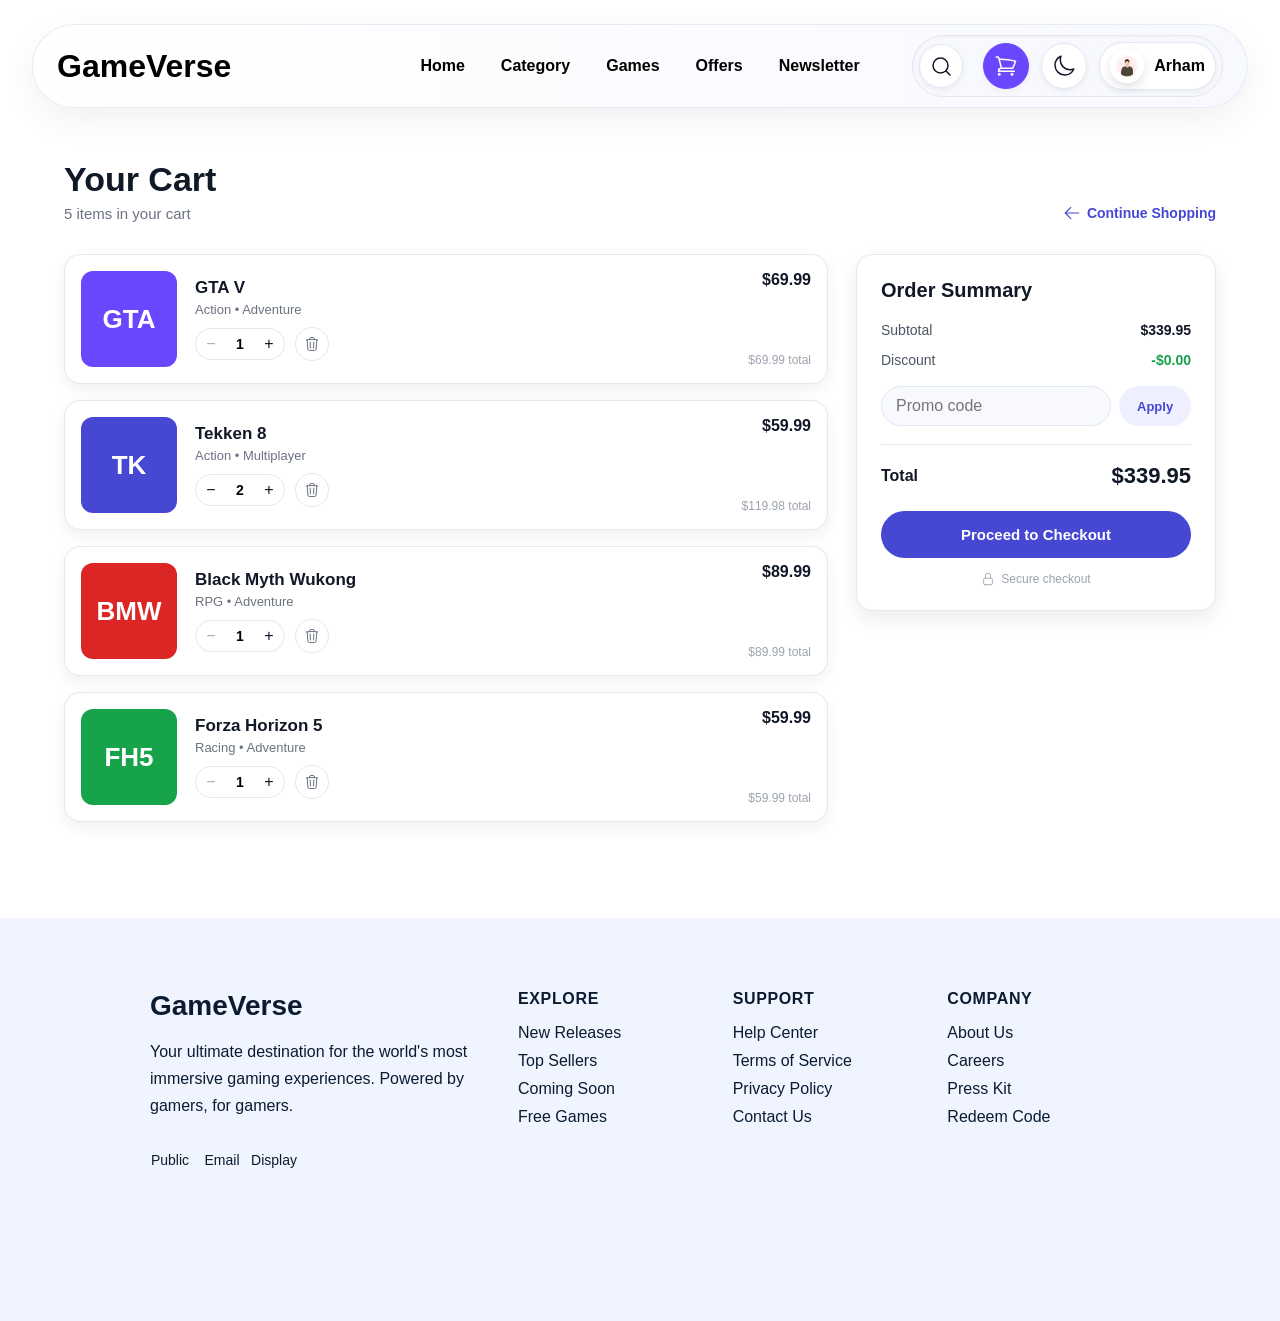
==== cart.html @ d270e617 "added a cart page" ====
<!doctype html>
<html lang="en">
  <head>
    <meta charset="UTF-8" />
    <meta name="viewport" content="width=device-width, initial-scale=1.0" />
    <title>Your Cart — GameVerse</title>
    <link rel="stylesheet" href="style.css" />
  </head>
  <body>
    <header>

      <!-- logo -->
      <a class="logo" href="index.html" aria-label="GameVerse home">GameVerse</a>

      <!-- navigation list -->
      <nav class="navbar" aria-label="Primary navigation">
        <ul class="menu">
          <li><a href="index.html#hero">Home</a></li>
          <li><a href="index.html#category">Category</a></li>
          <li><a href="index.html#games">Games</a></li>
          <li><a href="index.html#offers">Offers</a></li>
          <li><a href="index.html#newsletter">Newsletter</a></li>
        </ul>
      </nav>

      <!-- profile info section -->
      <div class="profile-info">
        <div class="search-wrapper">
          <button class="search-toggle" type="button" aria-label="Open search" aria-expanded="false">
            <svg xmlns="http://www.w3.org/2000/svg" fill="none" viewBox="0 0 24 24" stroke-width="1.5" stroke="currentColor" aria-hidden="true">
              <path stroke-linecap="round" stroke-linejoin="round" d="m21 21-4.35-4.35m2.35-5.15a7.5 7.5 0 1 1-15 0 7.5 7.5 0 0 1 15 0Z" />
            </svg>
          </button>
          <label class="search" aria-label="Search games">
            <input type="search" placeholder="Search games" />
            <button type="button" class="search-clear" aria-label="Clear search">&times;</button>
          </label>
        </div>

        <a class="icon-button active" href="cart.html" aria-label="Shopping cart" aria-current="page">
          <svg xmlns="http://www.w3.org/2000/svg" fill="none" viewBox="0 0 24 24" stroke-width="1.5" stroke="currentColor" aria-hidden="true">
            <path stroke-linecap="round" stroke-linejoin="round" d="M2.25 3h1.386c.51 0 .955.343 1.087.835l.383 1.437M7.5 14.25a3 3 0 0 0-3 3h15.75m-12.75-3h11.218c1.121-2.3 2.1-4.684 2.924-7.138a60.114 60.114 0 0 0-16.536-1.84M7.5 14.25 5.106 5.272M6 20.25a.75.75 0 1 1-1.5 0 .75.75 0 0 1 1.5 0Zm12.75 0a.75.75 0 1 1-1.5 0 .75.75 0 0 1 1.5 0Z" />
          </svg>
        </a>

        <button class="icon-button theme-toggle" type="button" id="theme-toggle" aria-label="Switch to dark mode">
          <svg class="icon-moon" xmlns="http://www.w3.org/2000/svg" fill="none" viewBox="0 0 24 24" stroke-width="1.5" stroke="currentColor" aria-hidden="true">
            <path stroke-linecap="round" stroke-linejoin="round" d="M21.752 15.002A9.72 9.72 0 0 1 18 15.75c-5.385 0-9.75-4.365-9.75-9.75 0-1.33.266-2.597.748-3.752A9.753 9.753 0 0 0 3 11.25C3 16.635 7.365 21 12.75 21a9.753 9.753 0 0 0 9.002-5.998Z" />
          </svg>
          <svg class="icon-sun" xmlns="http://www.w3.org/2000/svg" fill="none" viewBox="0 0 24 24" stroke-width="1.5" stroke="currentColor" aria-hidden="true">
            <path stroke-linecap="round" stroke-linejoin="round" d="M12 3v2.25m6.364.386-1.591 1.591M21 12h-2.25m-.386 6.364-1.591-1.591M12 18.75V21m-4.773-4.227-1.591 1.591M5.25 12H3m4.227-4.773L5.636 5.636M15.75 12a3.75 3.75 0 1 1-7.5 0 3.75 3.75 0 0 1 7.5 0Z" />
          </svg>
        </button>

        <div class="profile-info1">
          <img height="40px" width="40px" src="assets/images/header/profilepic.jpg" alt="Arham" />
          <span>Arham</span>
        </div>

        <button class="hamburger-menu" type="button" aria-label="Toggle navigation menu" id="hamburger-btn">
          <svg xmlns="http://www.w3.org/2000/svg" fill="none" viewBox="0 0 24 24" stroke-width="1.5" stroke="currentColor" class="hamburger-icon" aria-hidden="true">
            <path stroke-linecap="round" stroke-linejoin="round" d="M3.75 6.75h16.5M3.75 12h16.5m-16.5 5.25h16.5" />
          </svg>
          <svg xmlns="http://www.w3.org/2000/svg" fill="none" viewBox="0 0 24 24" stroke-width="1.5" stroke="currentColor" class="close-icon" aria-hidden="true">
            <path stroke-linecap="round" stroke-linejoin="round" d="M6 18 18 6M6 6l12 12" />
          </svg>
        </button>
      </div>
    </header>

    <main class="cart-page">
      <div class="cart-top">
        <div>
          <h1 class="cart-heading">Your Cart</h1>
          <p class="cart-subheading" id="cart-count-text">4 items in your cart</p>
        </div>
        <a class="continue-shopping" href="index.html">
          <svg xmlns="http://www.w3.org/2000/svg" fill="none" viewBox="0 0 24 24" stroke-width="1.5" stroke="currentColor" aria-hidden="true">
            <path stroke-linecap="round" stroke-linejoin="round" d="M10.5 19.5 3 12m0 0 7.5-7.5M3 12h18" />
          </svg>
          Continue Shopping
        </a>
      </div>

      <div class="cart-layout">
        <section class="cart-items" id="cart-items" aria-label="Cart items"></section>

        <aside class="order-summary" id="order-summary">
          <h2>Order Summary</h2>
          <div class="summary-row">
            <span>Subtotal</span>
            <span id="summary-subtotal">$0.00</span>
          </div>
          <div class="summary-row discount">
            <span>Discount</span>
            <span id="summary-discount">-$0.00</span>
          </div>

          <div class="promo-row">
            <input type="text" placeholder="Promo code" id="promo-input" />
            <button class="promo-apply" type="button" id="promo-apply">Apply</button>
          </div>

          <hr class="summary-divider" />

          <div class="summary-total">
            <span>Total</span>
            <span id="summary-total">$0.00</span>
          </div>

          <button class="checkout-btn" type="button">Proceed to Checkout</button>

          <div class="secure-note">
            <svg xmlns="http://www.w3.org/2000/svg" fill="none" viewBox="0 0 24 24" stroke-width="1.5" stroke="currentColor" aria-hidden="true">
              <path stroke-linecap="round" stroke-linejoin="round" d="M16.5 10.5V6.75a4.5 4.5 0 1 0-9 0v3.75m-.75 11.25h10.5a2.25 2.25 0 0 0 2.25-2.25v-6.75a2.25 2.25 0 0 0-2.25-2.25H6.75a2.25 2.25 0 0 0-2.25 2.25v6.75a2.25 2.25 0 0 0 2.25 2.25Z" />
            </svg>
            Secure checkout
          </div>
        </aside>
      </div>

      <div class="cart-empty" id="cart-empty">
        <svg xmlns="http://www.w3.org/2000/svg" fill="none" viewBox="0 0 24 24" stroke-width="1.5" stroke="currentColor" aria-hidden="true">
          <path stroke-linecap="round" stroke-linejoin="round" d="M2.25 3h1.386c.51 0 .955.343 1.087.835l.383 1.437M7.5 14.25a3 3 0 0 0-3 3h15.75m-12.75-3h11.218c1.121-2.3 2.1-4.684 2.924-7.138a60.114 60.114 0 0 0-16.536-1.84M7.5 14.25 5.106 5.272M6 20.25a.75.75 0 1 1-1.5 0 .75.75 0 0 1 1.5 0Zm12.75 0a.75.75 0 1 1-1.5 0 .75.75 0 0 1 1.5 0Z" />
        </svg>
        <h3>Your cart is empty</h3>
        <p>Looks like you haven't added anything yet.</p>
        <a class="browse-link" href="index.html">Browse Store</a>
      </div>
    </main>

    <!-- footer section -->
    <footer class="site-footer" id="footer">
      <div class="footer-container">
        <div class="footer-brand">
          <a class="footer-logo" href="index.html">GameVerse</a>
          <p>
            Your ultimate destination for the world's most immersive gaming
            experiences. Powered by gamers, for gamers.
          </p>
          <div class="footer-socials" aria-label="Social links">
            <a href="#" aria-label="Public">Public</a>
            <a href="#" aria-label="Email">Email</a>
            <a href="#" aria-label="Display">Display</a>
          </div>
        </div>

        <div class="footer-links">
          <div>
            <h3>Explore</h3>
            <ul>
              <li><a href="index.html#games">New Releases</a></li>
              <li><a href="index.html#games">Top Sellers</a></li>
              <li><a href="index.html#games">Coming Soon</a></li>
              <li><a href="index.html#games">Free Games</a></li>
            </ul>
          </div>

          <div>
            <h3>Support</h3>
            <ul>
              <li><a href="#">Help Center</a></li>
              <li><a href="#">Terms of Service</a></li>
              <li><a href="#">Privacy Policy</a></li>
              <li><a href="#">Contact Us</a></li>
            </ul>
          </div>

          <div>
            <h3>Company</h3>
            <ul>
              <li><a href="#">About Us</a></li>
              <li><a href="#">Careers</a></li>
              <li><a href="#">Press Kit</a></li>
              <li><a href="#">Redeem Code</a></li>
            </ul>
          </div>
        </div>
      </div>

      <div class="footer-bottom">
        <p>© 2024 GameVerse Inc. All rights reserved.</p>
        <div class="footer-language">
          <span>English (US)</span>
          <span>USD ($)</span>
        </div>
      </div>
    </footer>

    <script src="script.js"></script>
  </body>
</html>
---- style.css ----
* {
    box-sizing: border-box;
}

html {
    scroll-behavior: smooth;
}

body {
    margin: 0;
    font-family: Arial, sans-serif;
    overflow-x: hidden;
    transition: background-color 0.3s ease, color 0.3s ease;
}

section[id] {
    scroll-margin-top: 120px;
}

header{
    display: grid;
    grid-template-columns: 1fr auto 1fr;
    align-items:center;
    width: calc(100% - 64px);
    max-width: 1400px;
    margin: 0 auto;
    left: 0;
    right: 0;
    min-height: 80px;
    padding: 10px 24px;
    background: linear-gradient(90deg, #ffffff 0%, #f8f9ff 100%);
    backdrop-filter: blur(12px);
    -webkit-backdrop-filter: blur(12px);
    border: 1px solid rgba(226, 232, 240, 0.8);
    border-radius: 999px;
    position:fixed;
    top: 24px;
    z-index:100;
    box-shadow: 0 12px 35px rgba(15, 23, 42, 0.06);
    animation: nav-enter 0.55s ease-out both;
}
.logo{
    justify-self: start;
    text-decoration: none;
    font-size: 32px;
    font-weight: 600;
    color: black;
    padding-left: 0;
}
.navbar {
    justify-self: center;
}

svg{
    width:24px;
    height:24px;
}
.menu {
    margin: 0;
    padding: 0;
    display:flex;
    flex-direction:row;
    align-items:center;
    justify-content: center;
    gap:36px;
}
.menu li{
    list-style-type:none;
}
.menu a{
    position: relative;
    display: block;
    padding: 10px 0;
    text-decoration:none;
    color:black;
    font-weight:600;
    font-size:16px;
    transition: color 0.25s ease;
}
.menu a::after {
    position: absolute;
    right: 0;
    bottom: 3px;
    left: 0;
    height: 3px;
    border-radius: 999px;
    background: #6b46ff;
    content: "";
    transform: scaleX(0);
    transform-origin: left;
    transition: transform 0.3s ease;
}
.menu a:hover,
.menu a:focus-visible,
.menu a.active {
    color: #6b46ff;
}
.menu a:hover::after,
.menu a:focus-visible::after,
.menu a.active::after {
    transform: scaleX(1);
}
.profile-info{
    display:flex;
    align-items:center;
    justify-self: end;
    gap:12px;
    padding: 6px;
    border: 1px solid #e5e7eb;
    border-radius: 999px;
    background: rgba(248, 249, 255, 0.95);
    box-shadow: inset 0 1px 2px rgba(15, 23, 42, 0.04);
}
.search-wrapper {
    position: relative;
    display: flex;
    align-items: center;
    min-width: 44px;
}
.search-toggle {
    display: grid;
    place-items: center;
    width: 44px;
    height: 44px;
    border: 1px solid #e2e8f0;
    border-radius: 50%;
    background: white;
    color: #111827;
    cursor: pointer;
    box-shadow: 0 2px 6px rgba(15, 23, 42, 0.06);
    transition: transform 0.2s ease, background-color 0.2s ease, color 0.2s ease;
    flex-shrink: 0;
    z-index: 2;
}
.search-toggle:hover,
.search-toggle:focus-visible {
    background: #6b46ff;
    color: #fff;
    transform: translateY(-1px);
}
.search {
    position: relative;
    display: flex;
    align-items: center;
    width: 0;
    margin-left: 8px;
    padding: 0;
    border: 0;
    border-radius: 999px;
    background: transparent;
    opacity: 0;
    pointer-events: none;
    overflow: hidden;
    transition: width 0.25s ease, opacity 0.25s ease, padding 0.25s ease;
}
.search.is-open {
    width: 220px;
    padding: 10px 34px 10px 14px;
    border: 1px solid #e2e8f0;
    background: white;
    opacity: 1;
    pointer-events: auto;
    box-shadow: 0 8px 18px rgba(15, 23, 42, 0.08);
    overflow: visible;
}
.search input {
    width: 100%;
    border: 0;
    outline: 0;
    font: inherit;
    background: transparent;
    -webkit-appearance: none;
    appearance: none;
}
.search input::-webkit-search-cancel-button,
.search input::-webkit-search-decoration {
    -webkit-appearance: none;
    appearance: none;
}
.search-clear {
    display: none;
    position: absolute;
    right: 12px;
    top: 50%;
    transform: translateY(-50%);
    border: 0;
    background: transparent;
    color: #6b7280;
    font-size: 20px;
    line-height: 1;
    cursor: pointer;
    padding: 0;
}
.search-clear.is-visible { display: block; }
.search-clear:hover { color: #6b46ff; }

.icon-button {
    display: grid;
    place-items: center;
    padding: 10px;
    border: 1px solid #e2e8f0;
    border-radius: 999px;
    color: #111827;
    background: white;
    cursor: pointer;
    box-shadow: 0 2px 6px rgba(15, 23, 42, 0.06);
    transition: transform 0.2s ease, background-color 0.2s ease, color 0.2s ease;
}
.icon-button:hover,
.icon-button:focus-visible {
    background: #6b46ff;
    color: #fff;
    transform: translateY(-1px);
}

/* theme toggle icon swap */
.theme-toggle .icon-sun { display: none; }
.theme-toggle .icon-moon { display: block; }
html.dark-mode .theme-toggle .icon-sun { display: block; }
html.dark-mode .theme-toggle .icon-moon { display: none; }

.profile-info1{
    display:flex;
    flex-direction:row;
    align-items:center;
    gap:10px;
    padding: 6px 10px;
    border: 1px solid #e2e8f0;
    border-radius: 999px;
    background: white;
    font-weight: 600;
    box-shadow: 0 2px 6px rgba(15, 23, 42, 0.06);
}
.profile-info1 img {
    width: 34px;
    height: 34px;
    border-radius: 50%;
    object-fit: cover;
    border: 2px solid #fff;
    box-shadow: 0 4px 10px rgba(15, 23, 42, 0.12);
}

.hamburger-menu {
    display: none;
}

.hero{
    position: relative;
    isolation: isolate;
    overflow: hidden;
    display:flex;
    flex-direction:column;
    align-items:flex-start;
    justify-content:flex-start;
    gap:24px;
    min-height: 100vh;
    padding: 300px 50px 0 150px;
}
.hero::before {
    position: absolute;
    z-index: -1;
    inset: 0;
    background-image:
        linear-gradient(180deg, rgba(248, 249, 255, 0.08) 0%, rgba(248, 249, 255, 0.92) 100%),
        url("assets/images/hero/heroimage.jpg");
    background-position: top center;
    background-repeat: no-repeat;
    background-size: cover;
    content: "";
}


.latest-release{
    display:flex;
    flex-direction:row;
    align-items:center;
    justify-content:center;
    gap:8px;
    color:#fffbff;
    background-color: #6063ee;
    width: 300px;
    height: 40px;
    border-radius: 100px;
    animation: content-enter 0.55s 0.2s ease-out both;
}
.latest-release svg{
    width:20px;
    height:20px;
}
.latest-release h4{
    font-size:12px;
    text-transform:uppercase;
}

.explore-heading{
    display:flex;
    flex-direction:column;
    align-items:flex-start;
    justify-content:flex-start;
    gap:16px;
    width: 600px;
    animation: content-enter 0.65s 0.35s ease-out both;
}
.adventure-heading{
    font-size: 60px;
    font-weight: 700;
    color: #111827;
    margin-bottom:0;
}
.explore-heading p{
    font-size: 18px;
    font-weight: 400;
    color: #4b5563;
    margin-top:0;
}

.explore-button{
    display:flex;
    flex-direction:row;
    align-items:center;
    justify-content:flex-start;
    gap:10px;
    width: 600px;
    height: 80px;
    font-weight: 600;
    cursor: pointer;
    animation: content-enter 0.6s 0.5s ease-out both;
}
.explore-button .browse{
    width: 140px;
    height: 60px;
    border-radius: 12px;
    object-fit: cover;
    background: #4648d4;
    color: white;
    font-size: 15px;
    font-weight:bold;
    cursor:pointer;
    border: 1px solid #0003b1;
}
.explore-button .trailer{
    width: 140px;
    height: 60px;
    border-radius: 12px;
    object-fit: cover;
    background: white;
    color: black;
    font-size: 15px;
    font-weight:bold;
    cursor:pointer;
    border: 1px solid #cbd5e1;
}

.browse:hover {
    box-shadow: 0 4px 4px rgba(0, 0, 0, 0.25);
}
.trailer:hover {
    box-shadow: 0 4px 4px rgba(0, 0, 0, 0.25);
    background-color: #e6e7e8;
}

.category-container {
    padding: 96px 150px;
    background: #fff;
}

.category-header {
    display: flex;
    align-items: center;
    justify-content: space-between;
    gap: 24px;
    margin-bottom: 36px;
}

.category-header h2 {
    margin: 0 0 10px;
    color: #111827;
    font-size: 36px;
    text-transform: capitalize;
}

.category-header p {
    margin: 0;
    color: #4b5563;
    font-size: 16px;
}

.view-all {
    display: inline-flex;
    align-items: center;
    gap: 8px;
    padding: 0;
    border: 0;
    background: transparent;
    color: #111827;
    font: inherit;
    font-weight: 700;
    text-decoration: none;
    white-space: nowrap;
    cursor: pointer;
    transition: color 0.25s ease, transform 0.25s ease;
}

.view-all svg {
    width: 20px;
    height: 20px;
    transition: transform 0.25s ease;
}

.view-all:hover,
.view-all:focus-visible {
    color: #6b46ff;
}

.view-all:hover svg,
.view-all:focus-visible svg {
    transform: translateX(4px);
}

.category-container{
    background-color: #f8f9ff;
}

.category-cards {
    display: grid;
    grid-template-columns: repeat(5, minmax(0, 1fr));
    gap: 20px;
}

.card {
    display: flex;
    flex-direction: column;
    align-items: center;
    justify-content: center;
    min-height: 180px;
    padding: 28px 20px;
    border: 1px solid #e5e7eb;
    border-radius: 16px;
    background: #e5eeff;
    color: #111827;
    cursor: pointer;
    transition: background-color 0.3s ease, color 0.3s ease, transform 0.3s ease, box-shadow 0.3s ease;
}

.card img {
    width: 58px;
    height: 58px;
    object-fit: contain;
    transition: filter 0.3s ease;
}

.card h3 {
    margin: 18px 0 0;
    font-size: 17px;
    text-transform: capitalize;
}

.card:hover {
    background-color: #6b46ff;
    color: #fff;
    transform: translateY(-8px);
    box-shadow: 0 14px 24px rgba(107, 70, 255, 0.25);
}

.card:hover img {
    filter: brightness(0) invert(1);
}

.festured-games {
    padding: 96px 150px;
    background-color: #f8f9ff;
}

.feature-container {
    max-width: 1680px;
    margin: 0 auto;
}

.feature-head {
    display: flex;
    align-items: center;
    justify-content: space-between;
    gap: 24px;
    margin-bottom: 36px;
}

.feature-head > div {
    flex: 1;
}

.festured-games-heading {
    margin: 0 0 10px;
    color: #111827;
    font-size: 36px;
}

.featured-games-content {
    margin: 0;
    color: #4b5563;
    font-size: 16px;
}

.feature-cards-container {
    display: grid;
    grid-template-columns: repeat(4, minmax(0, 1fr));
    gap: 24px;
}

.feature-card {
    position: relative;
    overflow: hidden;
    border: 1px solid #e5e7eb;
    border-radius: 16px;
    background: #fff;
    box-shadow: 0 8px 20px rgba(17, 24, 39, 0.08);
    transition: transform 0.3s ease, box-shadow 0.3s ease;
}

.feature-card.is-hidden {
    display: none;
}

.feature-card:hover {
    transform: translateY(-8px);
    box-shadow: 0 16px 30px rgba(17, 24, 39, 0.14);
}

.feature-card-image {
    display: block;
    width: 100%;
    height: 230px;
    object-fit: cover;
    background: #e5e7eb;
}

.top-rated {
    position: absolute;
    top: 16px;
    left: 16px;
    padding: 7px 12px;
    border-radius: 999px;
    color: #fff;
    background: #6b46ff;
    font-size: 13px;
    font-weight: 700;
}

.feature-card-details {
    padding: 20px;
}

.feature-card-title-row {
    display: flex;
    align-items: center;
    justify-content: space-between;
    gap: 16px;
}

.feature-card-title-row h3 {
    margin: 0;
    color: #111827;
    font-size: 20px;
}

.game-price {
    color: #111827;
    font-size: 18px;
    font-weight: 700;
    white-space: nowrap;
}

.game-category {
    margin: 8px 0 20px;
    color: #6b7280;
    font-size: 14px;
}

.add-to-cart {
    width: 100%;
    padding: 13px 16px;
    border: 0;
    border-radius: 10px;
    color: #fff;
    background: #4648d4;
    font: inherit;
    font-weight: 700;
    cursor: pointer;
    transition: background-color 0.25s ease, transform 0.25s ease;
}

.add-to-cart:hover,
.add-to-cart:focus-visible {
    background: #3537b8;
    transform: translateY(-2px);
}

.special-offers {
    padding: 96px 150px;
    background: #f8f9ff;
}

.offer-head {
    margin-bottom: 36px;
}

.special-offers-heading {
    margin: 0 0 10px;
    color: #111827;
    font-size: 36px;
}

.special-offers-content {
    margin: 0;
    color: #4b5563;
    font-size: 16px;
}

.special-offers-container {
    display: grid;
    grid-template-columns: repeat(2, minmax(0, 1fr));
    gap: 24px;
}

.special-offer-card {
    display: flex;
    min-height: 260px;
    overflow: hidden;
    border: 1px solid #e5e7eb;
    border-radius: 16px;
    background: #fff;
    box-shadow: 0 8px 20px rgba(17, 24, 39, 0.08);
    transition: transform 0.3s ease, box-shadow 0.3s ease;
}

.special-offer-card:hover {
    transform: translateY(-6px);
    box-shadow: 0 16px 30px rgba(17, 24, 39, 0.14);
}

.special-offer-card-image {
    flex: 0 0 35%;
    width: 35%;
    height: 100%;
    object-fit: cover;
}
.cyberpunk{
    object-position:bottom;
}

.special-offer-card-details {
    display: flex;
    flex: 1;
    flex-direction: column;
    align-items: flex-start;
    min-width: 0;
    padding: 28px;
}

.discount-badge {
    margin-bottom: 14px;
    padding: 7px 12px;
    border-radius: 999px;
    color: #fff;
    background: #dc2626;
    font-size: 14px;
    font-weight: 700;
}

.special-offer-card-details h3 {
    margin: 0;
    color: #111827;
    font-size: 28px;
    line-height: 1.15;
}

.special-offer-card-details p {
    margin: 12px 0 20px;
    color: #4b5563;
    font-size: 16px;
    line-height: 1.55;
}

.offer-prices {
    display: flex;
    align-items: center;
    gap: 10px;
    margin-top: auto;
}

.offer-price {
    color: #111827;
    font-size: 26px;
    font-weight: 700;
}

.original-price {
    color: #6b7280;
    font-size: 16px;
}

.buy-now {
    width: 100%;
    margin-top: 18px;
    padding: 13px 16px;
    border: 0;
    border-radius: 10px;
    color: #fff;
    background: #4648d4;
    font: inherit;
    font-size: 16px;
    font-weight: 700;
    cursor: pointer;
    transition: background-color 0.25s ease, transform 0.25s ease;
}

.buy-now:hover,
.buy-now:focus-visible {
    background: #3537b8;
    transform: translateY(-2px);
}

.newsletter-section {
    padding: 96px 150px;
    background-color: #f8f9ff;
}

.newsletter-container {
    display: flex;
    flex-direction: column;
    justify-content: center;
    align-items: center;
    margin: 0 auto;
    padding: 100px 40px;
    border-radius: 24px;
    background-color: #3537b8;
    color: #fff;
    text-align: center;
    box-shadow: 0 16px 36px rgba(17, 24, 39, 0.16);
}

.newsletter-content-wrap {
    max-width: 720px;
}

.newsletter-heading {
    margin: 0 0 12px;
    font-size: 36px;
    color: #fff;
}

.newsletter-content {
    margin: 0 0 24px;
    font-size: 16px;
    line-height: 1.7;
    color: rgba(255, 255, 255, 0.9);
}

.newsletter-form {
    display: flex;
    gap: 12px;
    width: min(100%, 520px);
    margin-bottom: 16px;
}

.newsletter-form input {
    flex: 1;
    padding: 14px 16px;
    border: 0;
    border-radius: 999px;
    outline: 0;
    font: inherit;
}

.subscribe-btn {
    padding: 14px 24px;
    border: 0;
    border-radius: 999px;
    background: #fff;
    color: #3537b8;
    font: inherit;
    font-weight: 700;
    cursor: pointer;
    transition: transform 0.25s ease, box-shadow 0.25s ease;
}

.subscribe-btn:hover,
.subscribe-btn:focus-visible {
    transform: translateY(-2px);
    box-shadow: 0 8px 20px rgba(17, 24, 39, 0.18);
}

.scroll-reveal {
    opacity: 0;
    transform: translateY(16px);
    transition:
        opacity 0.32s ease-out,
        transform 0.32s ease-out;
    transition-delay: var(--reveal-delay, 0ms);
    will-change: opacity, transform;
}

.scroll-reveal.is-visible {
    opacity: 1;
    transform: translateY(0);
}

.newsletter-disclaimer {
    margin: 0;
    font-size: 14px;
    color: rgba(255, 255, 255, 0.8);
}

.sr-only {
    position: absolute;
    width: 1px;
    height: 1px;
    padding: 0;
    margin: -1px;
    overflow: hidden;
    clip: rect(0, 0, 0, 0);
    white-space: nowrap;
    border: 0;
}

@keyframes nav-enter {
    from { opacity: 0; transform: translateY(-18px); }
    to { opacity: 1; transform: translateY(0); }
}

@keyframes content-enter {
    from { opacity: 0; transform: translateY(24px); }
    to { opacity: 1; transform: translateY(0); }
}

@keyframes slide-down {
    from {
        opacity: 0;
        transform: translateY(-10px);
    }
    to {
        opacity: 1;
        transform: translateY(0);
    }
}

.site-footer {
    background: #eff4ff;
    color:#0b1c30;
    padding: 72px 150px 32px;
}

.footer-container {
    display: flex;
    justify-content: space-between;
    gap: 48px;
    margin-bottom: 40px;
}

.footer-brand {
    max-width: 320px;
}

.footer-logo {
    display: inline-block;
    margin-bottom: 16px;
    color: #0b1c30;
    font-size: 28px;
    font-weight: 700;
    text-decoration: none;
}

.footer-brand p {
    margin: 0 0 20px;
    color: #0b1c30;
    line-height: 1.7;
}

.footer-socials {
    display: flex;
    gap: 12px;
}

.footer-socials a {
    display: inline-flex;
    align-items: center;
    justify-content: center;
    width: 40px;
    height: 40px;
    border-radius: 50%;
    background: rgba(255, 255, 255, 0.08);
    color: #0b1c30;
    text-decoration: none;
    font-size: 14px;
    transition: background-color 0.25s ease;
}

.footer-socials a:hover,
.footer-socials a:focus-visible {
    background: #6b46ff;
}

.footer-links {
    display: grid;
    grid-template-columns: repeat(3, minmax(0, 1fr));
    gap: 32px;
    flex: 1;
}

.footer-links h3 {
    margin: 0 0 16px;
    color: #0b1c30;
    font-size: 16px;
    text-transform: uppercase;
    letter-spacing: 0.04em;
}

.footer-links ul {
    margin: 0;
    padding: 0;
    list-style: none;
}

.footer-links li + li {
    margin-top: 10px;
}

.footer-links a {
    color: #0b1c30;
    text-decoration: none;
    transition: color 0.25s ease;
}

.footer-links a:hover,
.footer-links a:focus-visible {
    color:#6b46ff ;
}

.footer-bottom {
    display: flex;
    justify-content: space-between;
    align-items: center;
    padding-top: 24px;
    border-top: 1px solid rgba(255, 255, 255, 0.12);
    color: #0b1c30;
    font-size: 14px;
}

.footer-language {
    display: flex;
    gap: 18px;
}

@media (max-width: 850px) {
    .site-footer {
        padding: 64px 24px 32px;
    }

    .footer-container {
        flex-direction: column;
        gap: 32px;
    }

    .footer-links {
        grid-template-columns: repeat(2, minmax(0, 1fr));
    }
}

@media (max-width: 650px) {
    .footer-links {
        grid-template-columns: 1fr;
    }

    .footer-bottom {
        flex-direction: column;
        align-items: flex-start;
        gap: 10px;
    }
}

@media (prefers-reduced-motion: reduce) {
    *, *::before, *::after {
        animation-duration: 0.01ms !important;
        animation-iteration-count: 1 !important;
        scroll-behavior: auto !important;
    }

    .scroll-reveal {
        opacity: 1;
        transform: none;
        transition: none;
    }
}

/* ============== RESPONSIVE (NAVBAR) ============== */
@media (max-width: 1200px) {
    .menu {
        gap: 20px;
    }
    .profile-info {
        gap: 12px;
    }
    .search input {
        width: 100px;
    }
}

@media (max-width: 1024px) {
    header {
        display: flex;
        flex-wrap: wrap;
        align-items: center;
        justify-content: space-between;
        gap: 12px;
        padding: 12px 24px;
        top: 16px;
        width: calc(100% - 32px);
        min-height: auto;
        border-radius: 24px;
    }
    .logo {
        order: 1;
        padding-left: 0;
    }

    .hamburger-menu {
        order: 2;
        display: flex;
        align-items: center;
        justify-content: center;
        background: none;
        border: none;
        cursor: pointer;
        padding: 6px;
        color: #111827;
        transition: transform 0.2s ease, color 0.2s ease;
    }
    .hamburger-menu:hover,
    .hamburger-menu:focus-visible {
        color: #6b46ff;
    }
    .hamburger-menu svg {
        width: 24px;
        height: 24px;
    }
    .hamburger-menu .close-icon {
        display: none;
    }
    header.menu-open .hamburger-menu .hamburger-icon {
        display: none;
    }
    header.menu-open .hamburger-menu .close-icon {
        display: block;
    }

    /* both nav links and the icon row live in the same dropdown */
    .navbar,
    .profile-info {
        display: none;
        order: 3;
        flex-basis: 100%;
        width: 100%;
    }
    .navbar {
        border-top: 1px solid rgba(226, 232, 240, 0.8);
        padding-top: 16px;
        margin-top: 4px;
    }
    header.menu-open .navbar,
    header.menu-open .profile-info {
        display: flex;
        animation: slide-down 0.25s ease-out forwards;
    }
    header.menu-open .navbar {
        display: block;
    }
    header.menu-open {
        border-radius: 24px !important;
        padding-bottom: 20px;
    }

    .menu {
        flex-direction: column;
        align-items: stretch;
        gap: 8px;
        width: 100%;
    }
    .menu li {
        width: 100%;
    }
    .menu a {
        padding: 10px 16px;
        border-radius: 8px;
        transition: background-color 0.2s ease, color 0.2s ease;
    }
    .menu a:hover,
    .menu a.active {
        background-color: rgba(107, 70, 255, 0.08);
    }
    .menu a::after {
        display: none;
    }

    /* profile-info reflows as a centered icon row inside the dropdown */
    .profile-info {
        order: 4;
        flex-wrap: wrap;
        justify-content: center;
        gap: 14px;
        padding: 16px 0 0;
        margin: 0;
        border: 0;
        border-top: 1px solid rgba(226, 232, 240, 0.8);
        border-radius: 0;
        background: transparent;
        box-shadow: none;
    }

    .search-toggle.is-open {
        background: #6b46ff;
        color: #fff;
    }

    html.dark-mode .profile-info {
        background: transparent;
        border-top-color: rgba(255,255,255,0.08);
    }

    .category-container { padding: 72px 24px; }
    .festured-games { padding: 72px 24px; }
    .special-offers { padding: 72px 24px; }
    .feature-cards-container { grid-template-columns: repeat(2, minmax(0, 1fr)); }
    .category-cards {
        grid-template-columns: repeat(5, minmax(150px, 1fr));
        overflow-x: auto;
        padding-bottom: 8px;
    }
}

@media (max-width: 650px) {
    header {
        gap: 12px;
        padding: 14px 18px;
        top: 12px;
        width: calc(100% - 24px);
        border-radius: 24px;
    }
    .hero {
        min-height: 100svh;
        padding: 200px 24px 64px;
    }
    .latest-release {
        width: auto;
        padding: 0 18px;
    }
    .explore-heading,
    .explore-button {
        width: 100%;
    }
    .adventure-heading { font-size: 40px; }

    .search-toggle {
        width: 40px;
        height: 40px;
    }
    .profile-info1 img {
        width: 30px;
        height: 30px;
    }
    .profile-info1 span {
        font-size: 14px;
    }

    .category-header { align-items: flex-start; }
    .category-header h2 { font-size: 28px; }
    .festured-games-heading { font-size: 28px; }
    .special-offers-heading { font-size: 28px; }
    .feature-cards-container { grid-template-columns: 1fr; }
    .special-offers-container { grid-template-columns: 1fr; }
    .special-offer-card { min-height: 240px; }
    .special-offer-card-details { padding: 24px; }
    .newsletter-section { padding: 72px 24px; }
    .newsletter-container { padding: 40px 24px; }
    .newsletter-form { flex-direction: column; width: 100%; }
    .newsletter-form input,
    .subscribe-btn { width: 100%; }
    .newsletter-heading { font-size: 28px; }
}

/* Small-screen navbar improvements (<= 430px) */
@media (max-width: 430px) {
    header {
        padding: 10px 14px;
        min-height: 56px;
        top: 12px;
        width: calc(100% - 20px);
    }

    .logo {
        font-size: 24px;
    }

    .search-toggle {
        width: 38px;
        height: 38px;
    }
    .profile-info1 img {
        width: 26px;
        height: 26px;
    }
    .profile-info1 span {
        font-size: 13px;
    }

    header.menu-open .navbar,
    header.menu-open .profile-info {
        background: white;
        margin-top: 12px;
        border-radius: 12px;
        padding: 12px 12px 16px;
        box-shadow: 0 10px 30px rgba(2,6,23,0.08);
        border-top: 0;
    }
    header.menu-open .profile-info {
        margin-top: 0;
        border-radius: 0 0 12px 12px;
        box-shadow: none;
    }

    html.dark-mode header.menu-open .navbar,
    html.dark-mode header.menu-open .profile-info {
        background: #1a1d27;
        box-shadow: 0 10px 30px rgba(0,0,0,0.4);
    }

    .menu {
        display: flex;
        flex-direction: column;
        align-items: stretch;
        gap: 8px;
    }

    .menu a { padding: 10px 12px; }
}

/* ============== DARK THEME ============== */
html.dark-mode body { background-color: #0f1117; color: #e5e7eb; }

html.dark-mode header {
    background: linear-gradient(90deg, #15171f 0%, #1a1d27 100%);
    border-color: rgba(255,255,255,0.08);
    box-shadow: 0 12px 35px rgba(0,0,0,0.4);
}
html.dark-mode .logo,
html.dark-mode .menu a { color: #f1f5f9; }
html.dark-mode .menu a:hover,
html.dark-mode .menu a.active { color: #6b46ff; }

@media (min-width: 1025px) {
    html.dark-mode .profile-info { background: rgba(26,29,39,0.95); border-color: rgba(255,255,255,0.08); }
}
html.dark-mode .search-toggle,
html.dark-mode .icon-button,
html.dark-mode .profile-info1 { background: #1a1d27; border-color: rgba(255,255,255,0.08); color: #f1f5f9; }
html.dark-mode .search.is-open { background: #1a1d27; border-color: rgba(255,255,255,0.08); }
html.dark-mode .search input { color: #f1f5f9; }
html.dark-mode .hamburger-menu { color: #f1f5f9; }
html.dark-mode .search-clear { color: #9ca3af; }
html.dark-mode .search-clear:hover { color: #9f7aea; }

html.dark-mode .hero::before {
    background-image:
        linear-gradient(180deg, rgba(15,17,23,0.2) 0%, rgba(15,17,23,0.94) 100%),
        url("assets/images/hero/heroimage.jpg");
}
html.dark-mode .adventure-heading { color: #f8fafc; }
html.dark-mode .explore-heading p { color: #cbd5e1; }
html.dark-mode .explore-button .trailer { background: #1a1d27; color: #f1f5f9; border-color: rgba(255,255,255,0.1); }

html.dark-mode .category-container,
html.dark-mode .festured-games,
html.dark-mode .special-offers,
html.dark-mode .newsletter-section { background-color: #0f1117; }

html.dark-mode .category-header h2,
html.dark-mode .festured-games-heading,
html.dark-mode .special-offers-heading,
html.dark-mode .view-all { color: #f8fafc; }

html.dark-mode .category-header p,
html.dark-mode .featured-games-content,
html.dark-mode .special-offers-content { color: #9ca3af; }

html.dark-mode .card { background: #1a1d27; border-color: rgba(255,255,255,0.08); color: #f1f5f9; }
html.dark-mode .feature-card,
html.dark-mode .special-offer-card { background: #1a1d27; border-color: rgba(255,255,255,0.08); box-shadow: 0 8px 20px rgba(0,0,0,0.3); }
html.dark-mode .feature-card-title-row h3,
html.dark-mode .game-price,
html.dark-mode .special-offer-card-details h3 { color: #f8fafc; }
html.dark-mode .game-category,
html.dark-mode .special-offer-card-details p,
html.dark-mode .original-price { color: #9ca3af; }

html.dark-mode .site-footer { background: #0b0d12; color: #e5e7eb; }
html.dark-mode .footer-logo,
html.dark-mode .footer-brand p,
html.dark-mode .footer-links h3,
html.dark-mode .footer-links a,
html.dark-mode .footer-bottom { color: #e5e7eb; }
html.dark-mode .footer-socials a { background: rgba(255,255,255,0.06); color: #e5e7eb; }



/* cart page css */
/* ============== CART PAGE — append to style.css ============== */

/* the cart icon is now a real link, not just a button — this keeps it
   visually identical to your other icon-buttons */
.icon-button {
    text-decoration: none;
}

/* highlights the cart icon when the user is currently on cart.html */
.icon-button.active {
    background: #6b46ff;
    color: #fff;
    border-color: #6b46ff;
}
html.dark-mode .icon-button.active {
    background: #6b46ff;
    color: #fff;
    border-color: #6b46ff;
}

.cart-page {
    max-width: 1200px;
    margin: 0 auto;
    padding: 160px 24px 96px;
}

.cart-top {
    display: flex;
    align-items: flex-end;
    justify-content: space-between;
    flex-wrap: wrap;
    gap: 16px;
    margin-bottom: 32px;
}

.cart-heading {
    margin: 0 0 6px;
    font-size: 34px;
    font-weight: 700;
    color: #111827;
}
html.dark-mode .cart-heading { color: #f8fafc; }

.cart-subheading {
    margin: 0;
    color: #6b7280;
    font-size: 15px;
}
html.dark-mode .cart-subheading { color: #9ca3af; }

.continue-shopping {
    display: inline-flex;
    align-items: center;
    gap: 6px;
    color: #4648d4;
    font-weight: 700;
    font-size: 14px;
    text-decoration: none;
    transition: color 0.25s ease, transform 0.25s ease;
}
.continue-shopping svg { width: 18px; height: 18px; }
.continue-shopping:hover {
    color: #6b46ff;
    transform: translateX(-3px);
}
html.dark-mode .continue-shopping { color: #b7a6ff; }
html.dark-mode .continue-shopping:hover { color: #9f7aea; }

.cart-layout {
    display: grid;
    grid-template-columns: 1fr 360px;
    gap: 28px;
    align-items: start;
}

/* ---- cart items list ---- */
.cart-items {
    display: flex;
    flex-direction: column;
    gap: 16px;
}

.cart-item {
    display: grid;
    grid-template-columns: 96px 1fr auto;
    gap: 18px;
    align-items: center;
    padding: 16px;
    border: 1px solid #e5e7eb;
    border-radius: 16px;
    background: #fff;
    box-shadow: 0 6px 16px rgba(17, 24, 39, 0.06);
    transition: box-shadow 0.25s ease, transform 0.25s ease, opacity 0.25s ease;
}
html.dark-mode .cart-item {
    background: #1a1d27;
    border-color: rgba(255,255,255,0.08);
    box-shadow: 0 6px 16px rgba(0,0,0,0.25);
}
.cart-item.removing {
    opacity: 0;
    transform: translateX(12px);
}

.cart-item-thumb {
    width: 96px;
    height: 96px;
    border-radius: 12px;
    display: grid;
    place-items: center;
    font-size: 26px;
    font-weight: 700;
    color: #fff;
    flex-shrink: 0;
}

.cart-item-info h3 {
    margin: 0 0 4px;
    font-size: 17px;
    color: #111827;
}
html.dark-mode .cart-item-info h3 { color: #f8fafc; }

.cart-item-info p {
    margin: 0 0 10px;
    font-size: 13px;
    color: #6b7280;
}
html.dark-mode .cart-item-info p { color: #9ca3af; }

.cart-item-controls {
    display: flex;
    align-items: center;
    gap: 10px;
}

.qty-stepper {
    display: flex;
    align-items: center;
    border: 1px solid #e2e8f0;
    border-radius: 999px;
    overflow: hidden;
}
html.dark-mode .qty-stepper { border-color: rgba(255,255,255,0.1); }

.qty-btn {
    display: grid;
    place-items: center;
    width: 30px;
    height: 30px;
    border: 0;
    background: transparent;
    color: #111827;
    font-size: 16px;
    cursor: pointer;
    transition: background-color 0.2s ease;
}
html.dark-mode .qty-btn { color: #f1f5f9; }
.qty-btn:hover { background: rgba(107, 70, 255, 0.1); }
.qty-btn:disabled { opacity: 0.35; cursor: not-allowed; }
.qty-btn:disabled:hover { background: transparent; }

.qty-value {
    min-width: 28px;
    text-align: center;
    font-weight: 700;
    font-size: 14px;
}

.remove-btn {
    display: grid;
    place-items: center;
    width: 34px;
    height: 34px;
    border: 1px solid #e2e8f0;
    border-radius: 999px;
    background: #fff;
    color: #6b7280;
    cursor: pointer;
    transition: background-color 0.2s ease, color 0.2s ease, border-color 0.2s ease;
}
html.dark-mode .remove-btn { background: #15171f; border-color: rgba(255,255,255,0.1); color: #9ca3af; }
.remove-btn:hover { background: #dc2626; border-color: #dc2626; color: #fff; }
.remove-btn svg { width: 16px; height: 16px; }

.cart-item-price-col {
    display: flex;
    flex-direction: column;
    align-items: flex-end;
    justify-content: space-between;
    gap: 12px;
    height: 100%;
    min-width: 90px;
}

.cart-item-price {
    font-weight: 700;
    font-size: 16px;
    color: #111827;
}
html.dark-mode .cart-item-price { color: #f8fafc; }

.cart-item-line-total {
    font-size: 12px;
    color: #9ca3af;
}

/* ---- empty state ---- */
.cart-empty {
    display: none;
    flex-direction: column;
    align-items: center;
    justify-content: center;
    gap: 12px;
    padding: 80px 24px;
    text-align: center;
    border: 1px dashed #e2e8f0;
    border-radius: 16px;
    color: #6b7280;
    margin-top: 24px;
}
html.dark-mode .cart-empty { color: #9ca3af; border-color: rgba(255,255,255,0.1); }
.cart-empty.is-visible { display: flex; }
.cart-empty svg { width: 48px; height: 48px; color: #cbd5e1; }
html.dark-mode .cart-empty svg { color: #4b5563; }
.cart-empty h3 { margin: 0; color: #111827; font-size: 18px; }
html.dark-mode .cart-empty h3 { color: #f1f5f9; }
.browse-link {
    margin-top: 8px;
    padding: 12px 24px;
    border-radius: 999px;
    background: #4648d4;
    color: #fff;
    text-decoration: none;
    font-weight: 700;
    font-size: 14px;
}

/* ---- order summary ---- */
.order-summary {
    position: sticky;
    top: 24px;
    padding: 24px;
    border: 1px solid #e5e7eb;
    border-radius: 16px;
    background: #fff;
    box-shadow: 0 8px 20px rgba(17, 24, 39, 0.08);
}
html.dark-mode .order-summary {
    background: #1a1d27;
    border-color: rgba(255,255,255,0.08);
    box-shadow: 0 8px 20px rgba(0,0,0,0.3);
}

.order-summary h2 {
    margin: 0 0 20px;
    font-size: 20px;
    color: #111827;
}
html.dark-mode .order-summary h2 { color: #f8fafc; }

.summary-row {
    display: flex;
    justify-content: space-between;
    align-items: center;
    margin-bottom: 14px;
    font-size: 14px;
    color: #4b5563;
}
html.dark-mode .summary-row { color: #9ca3af; }
.summary-row span:last-child { color: #111827; font-weight: 600; }
html.dark-mode .summary-row span:last-child { color: #f1f5f9; }
.summary-row.discount span:last-child { color: #16a34a; }

.promo-row {
    display: flex;
    gap: 8px;
    margin: 18px 0;
}
.promo-row input {
    flex: 1;
    padding: 10px 14px;
    border: 1px solid #e2e8f0;
    border-radius: 999px;
    font: inherit;
    outline: 0;
    background: #f8f9ff;
    color: #111827;
}
html.dark-mode .promo-row input {
    background: #15171f;
    border-color: rgba(255,255,255,0.1);
    color: #f1f5f9;
}
.promo-apply {
    padding: 10px 18px;
    border: 0;
    border-radius: 999px;
    background: #eef0ff;
    color: #4648d4;
    font-weight: 700;
    font-size: 13px;
    cursor: pointer;
    white-space: nowrap;
}
html.dark-mode .promo-apply { background: rgba(107,70,255,0.15); color: #b7a6ff; }

.summary-divider {
    border: 0;
    border-top: 1px solid #e5e7eb;
    margin: 18px 0;
}
html.dark-mode .summary-divider { border-color: rgba(255,255,255,0.08); }

.summary-total {
    display: flex;
    justify-content: space-between;
    align-items: center;
    margin-bottom: 22px;
}
.summary-total span:first-child { font-weight: 700; font-size: 16px; color: #111827; }
html.dark-mode .summary-total span:first-child { color: #f8fafc; }
.summary-total span:last-child { font-weight: 800; font-size: 22px; color: #111827; }
html.dark-mode .summary-total span:last-child { color: #f8fafc; }

.checkout-btn {
    width: 100%;
    padding: 15px 16px;
    border: 0;
    border-radius: 999px;
    background: #4648d4;
    color: #fff;
    font: inherit;
    font-size: 15px;
    font-weight: 700;
    cursor: pointer;
    transition: background-color 0.25s ease, transform 0.25s ease;
}
.checkout-btn:hover { background: #3537b8; transform: translateY(-2px); }

.secure-note {
    display: flex;
    align-items: center;
    justify-content: center;
    gap: 6px;
    margin-top: 14px;
    font-size: 12px;
    color: #9ca3af;
}
.secure-note svg { width: 14px; height: 14px; }

@media (max-width: 1024px) {
    .cart-page { padding-top: 140px; }
}

@media (max-width: 900px) {
    .cart-layout {
        grid-template-columns: 1fr;
    }
    .order-summary {
        position: static;
    }
}

@media (max-width: 650px) {
    .cart-page { padding-top: 120px; }
    .cart-heading { font-size: 26px; }
}

@media (max-width: 560px) {
    .cart-item {
        grid-template-columns: 72px 1fr;
        grid-template-rows: auto auto;
    }
    .cart-item-thumb { width: 72px; height: 72px; font-size: 20px; }
    .cart-item-price-col {
        grid-column: 1 / -1;
        flex-direction: row;
        align-items: center;
        justify-content: space-between;
        height: auto;
        margin-top: 8px;
        padding-top: 12px;
        border-top: 1px dashed #e5e7eb;
    }
    html.dark-mode .cart-item-price-col { border-top-color: rgba(255,255,255,0.08); }
}
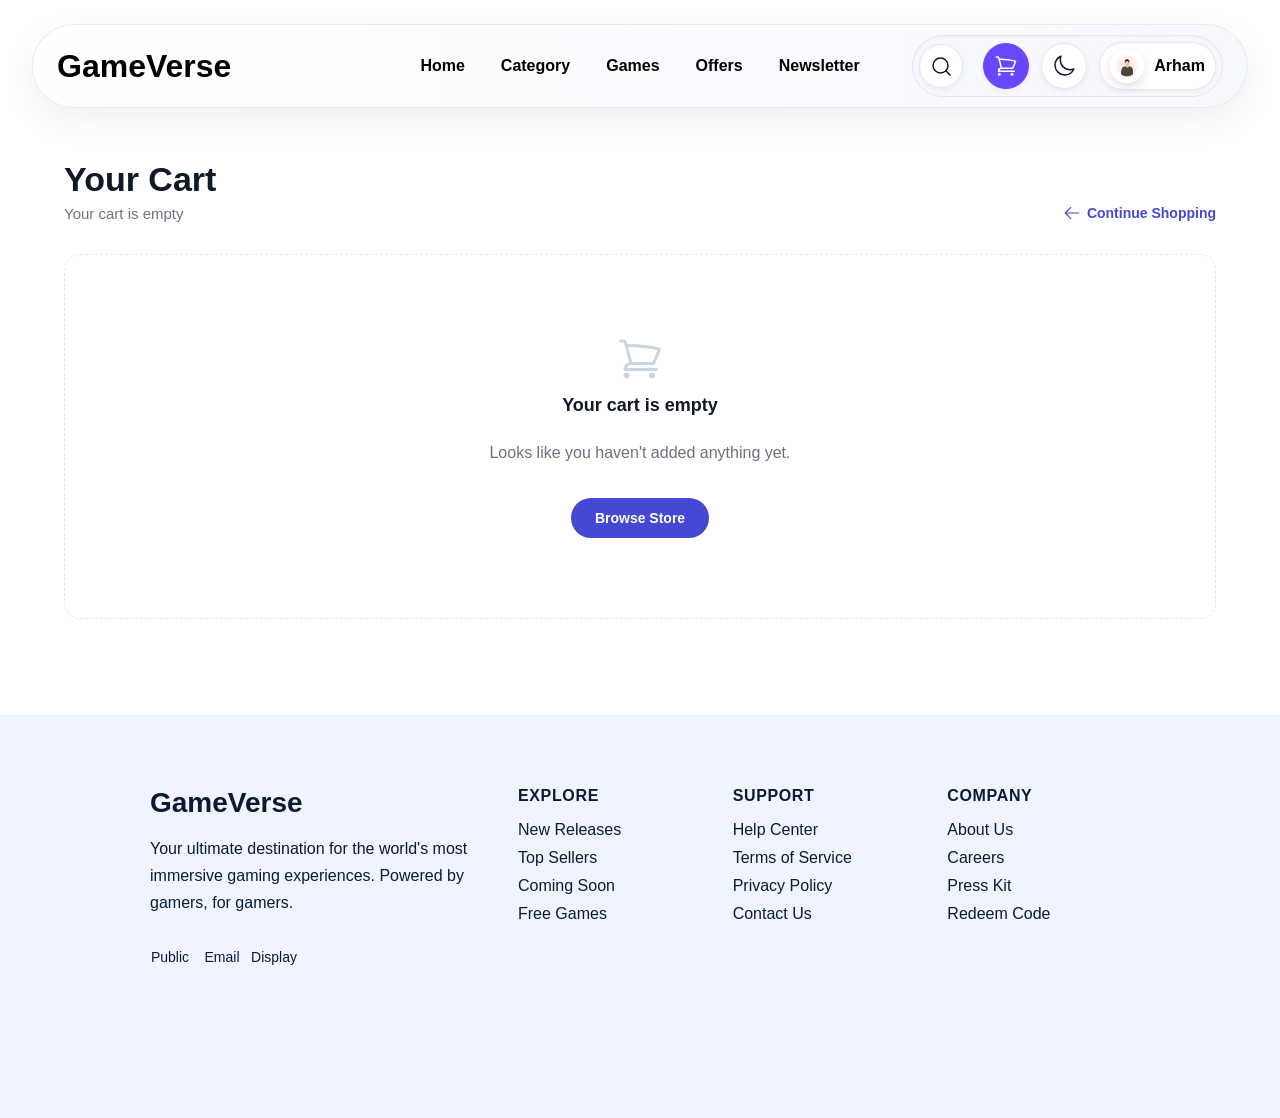
==== commit 58333aab: "cart page improvements" ====
--- a/cart.html
+++ b/cart.html
@@ -41,6 +41,7 @@
           <svg xmlns="http://www.w3.org/2000/svg" fill="none" viewBox="0 0 24 24" stroke-width="1.5" stroke="currentColor" aria-hidden="true">
             <path stroke-linecap="round" stroke-linejoin="round" d="M2.25 3h1.386c.51 0 .955.343 1.087.835l.383 1.437M7.5 14.25a3 3 0 0 0-3 3h15.75m-12.75-3h11.218c1.121-2.3 2.1-4.684 2.924-7.138a60.114 60.114 0 0 0-16.536-1.84M7.5 14.25 5.106 5.272M6 20.25a.75.75 0 1 1-1.5 0 .75.75 0 0 1 1.5 0Zm12.75 0a.75.75 0 1 1-1.5 0 .75.75 0 0 1 1.5 0Z" />
           </svg>
+          <span class="cart-badge" id="cart-badge">0</span>
         </a>
 
         <button class="icon-button theme-toggle" type="button" id="theme-toggle" aria-label="Switch to dark mode">
--- a/style.css
+++ b/style.css
@@ -1309,13 +1309,12 @@
 html.dark-mode .footer-socials a { background: rgba(255,255,255,0.06); color: #e5e7eb; }
 
 
-
-/* cart page css */
 /* ============== CART PAGE — append to style.css ============== */
 
 /* the cart icon is now a real link, not just a button — this keeps it
    visually identical to your other icon-buttons */
 .icon-button {
+    position: relative;
     text-decoration: none;
 }
 
@@ -1330,6 +1329,28 @@
     color: #fff;
     border-color: #6b46ff;
 }
+
+/* red count badge shown on the cart icon */
+.cart-badge {
+    display: none;
+    position: absolute;
+    top: -4px;
+    right: -4px;
+    min-width: 18px;
+    height: 18px;
+    padding: 0 4px;
+    align-items: center;
+    justify-content: center;
+    border-radius: 999px;
+    background: #dc2626;
+    color: #fff;
+    font-size: 11px;
+    font-weight: 700;
+    line-height: 1;
+    border: 2px solid #f8f9ff;
+}
+html.dark-mode .cart-badge { border-color: #15171f; }
+.cart-badge.is-visible { display: flex; }
 
 .cart-page {
     max-width: 1200px;
